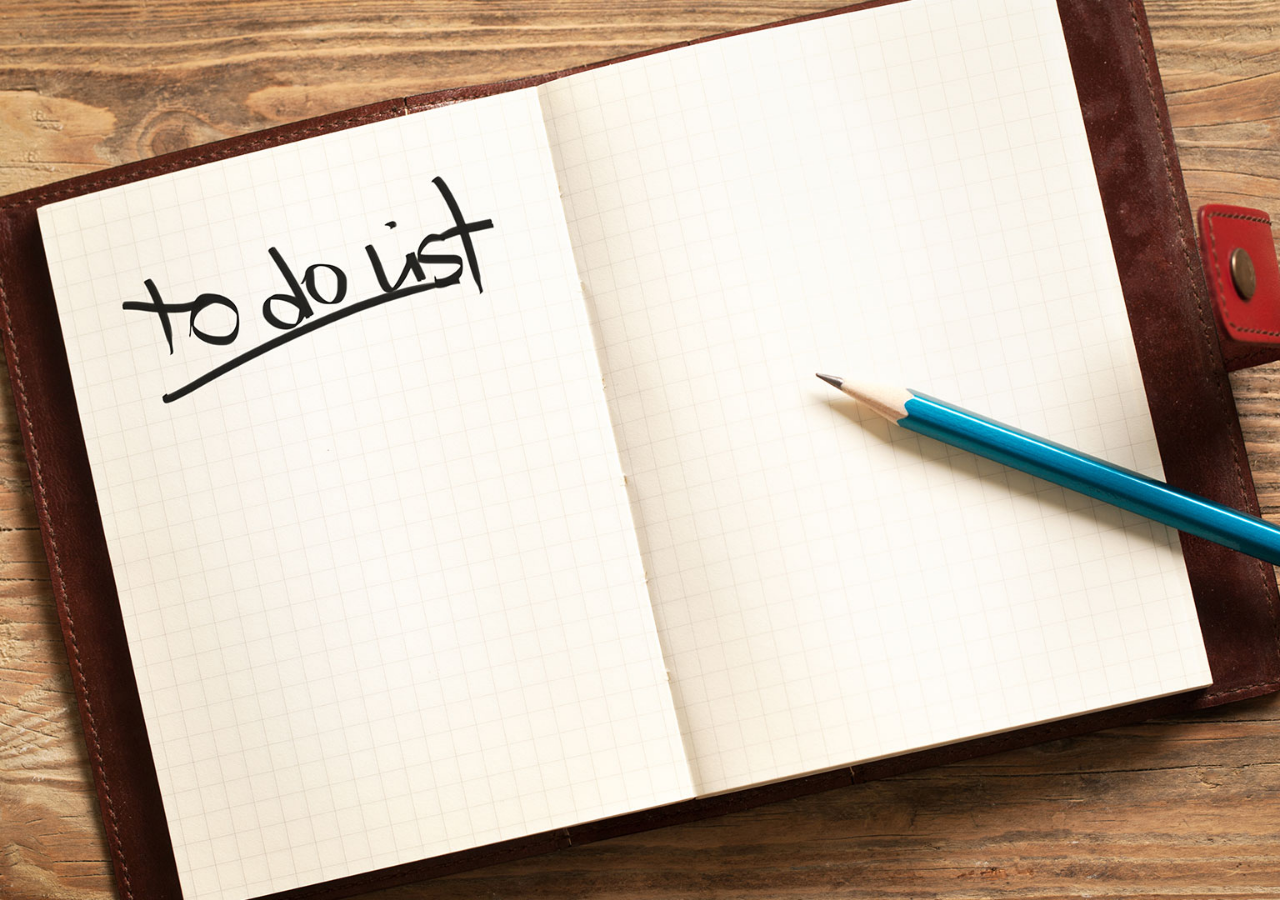
==== index.html @ 3191c483 "Updates" ====
<!doctype html><html lang="en"><head><meta charset="utf-8"/><link rel="icon" href="/myapp/favicon.ico"/><meta name="viewport" content="width=device-width,initial-scale=1"/><meta name="theme-color" content="#000000"/><meta name="description" content="Web site created using create-react-app"/><link href="https://fonts.googleapis.com/css2?family=Nunito:wght@400;700;900&display=swap" rel="stylesheet"><title>React App</title><link rel="stylesheet" href="index.css"></head><body><div id="root"></div><script>!function(e){function r(r){for(var n,p,a=r[0],l=r[1],f=r[2],c=0,s=[];c<a.length;c++)p=a[c],Object.prototype.hasOwnProperty.call(o,p)&&o[p]&&s.push(o[p][0]),o[p]=0;for(n in l)Object.prototype.hasOwnProperty.call(l,n)&&(e[n]=l[n]);for(i&&i(r);s.length;)s.shift()();return u.push.apply(u,f||[]),t()}function t(){for(var e,r=0;r<u.length;r++){for(var t=u[r],n=!0,a=1;a<t.length;a++){var l=t[a];0!==o[l]&&(n=!1)}n&&(u.splice(r--,1),e=p(p.s=t[0]))}return e}var n={},o={1:0},u=[];function p(r){if(n[r])return n[r].exports;var t=n[r]={i:r,l:!1,exports:{}};return e[r].call(t.exports,t,t.exports,p),t.l=!0,t.exports}p.m=e,p.c=n,p.d=function(e,r,t){p.o(e,r)||Object.defineProperty(e,r,{enumerable:!0,get:t})},p.r=function(e){"undefined"!=typeof Symbol&&Symbol.toStringTag&&Object.defineProperty(e,Symbol.toStringTag,{value:"Module"}),Object.defineProperty(e,"__esModule",{value:!0})},p.t=function(e,r){if(1&r&&(e=p(e)),8&r)return e;if(4&r&&"object"==typeof e&&e&&e.__esModule)return e;var t=Object.create(null);if(p.r(t),Object.defineProperty(t,"default",{enumerable:!0,value:e}),2&r&&"string"!=typeof e)for(var n in e)p.d(t,n,function(r){return e[r]}.bind(null,n));return t},p.n=function(e){var r=e&&e.__esModule?function(){return e.default}:function(){return e};return p.d(r,"a",r),r},p.o=function(e,r){return Object.prototype.hasOwnProperty.call(e,r)},p.p="/myapp/";var a=this["webpackJsonpmy-app"]=this["webpackJsonpmy-app"]||[],l=a.push.bind(a);a.push=r,a=a.slice();for(var f=0;f<a.length;f++)r(a[f]);var i=l;t()}([])</script><script src="/myapp/static/js/2.1245a473.chunk.js"></script><script src="/myapp/static/js/main.e00c90f5.chunk.js"></script></body></html>
---- index.css ----
*{
    padding:0;
    margin:0;
    font-family: 'Nunito', sans-serif;
    box-sizing: border-box;
}
body{
    background: url(todoImage.jpg) no-repeat center center fixed; 
    -webkit-background-size: cover;
    -moz-background-size: cover;
    -o-background-size: cover;
    background-size: cover;
}
button{
    cursor: pointer;

}
.todoItem{
    display: flex;
    justify-content: space-between;
    width:30vw;
    margin:10px auto;
    border-bottom:1px solid black;
    align-items: center;
}

.container{
    margin:0 auto;
    display: flex;
    flex-direction: column;
    align-items: center;
    max-width:1000px;
    background-color: wheat;
    height:100vh;
    border:30px solid blanchedalmond;
    border-radius: 10px;
    opacity: 0.9;
}

.todoAdd{
    margin-left:10px;
    padding:5px;
    font-size:1.35rem;
    width: 100px;
    border:none;
    letter-spacing: 2px;
    font-weight: 900;
}
.todoAdd:hover{
    background-color: white;
}
.todoDone{
    border: none;
    background-color: wheat;
    font-size:1.5rem;
}
input{
    font-size:1.2rem;
    width: 30vw;
    height: 40px;
    border:none;
    border-radius: 10px;
    background-color: white;
    margin-bottom:1em;
}
a{
    text-decoration: none;
    color:black;
}
a:hover{
    color: white;
}
header{
    display: flex;
    flex-direction: column;
    align-content: center;
    padding:50px;
    margin-bottom:1em;
    font-size:1.5rem;
}

.completedItem{
    display: flex;
    justify-content: space-between;
    width:30vw;
    margin:10px auto;
    align-items: center;
    border-bottom: 1px solid black;

}
h1{
    text-align: center;
}
.completedButton{
    padding:5px;
    font-size: 1rem;
    font-weight: 700;
    border-radius: 5px;
    border: none;
}
.completedButton:hover{
    background-color: white;
}

@media (max-width:1300px){
    input{
        width:50vw;
    }
    .completedItem{
        width: 50vw;
    }
    .todoItem{
        width:50vw;
    }
}

@media (max-width: 650px){
    h1{
        font-size: 1.5rem;
    }
    .completedItem{
        flex-direction: column;
        margin-bottom:20px;
    }
    header{
        font-size: 1rem;
    }
    .todoItem{
        flex-direction: column;
    }
}
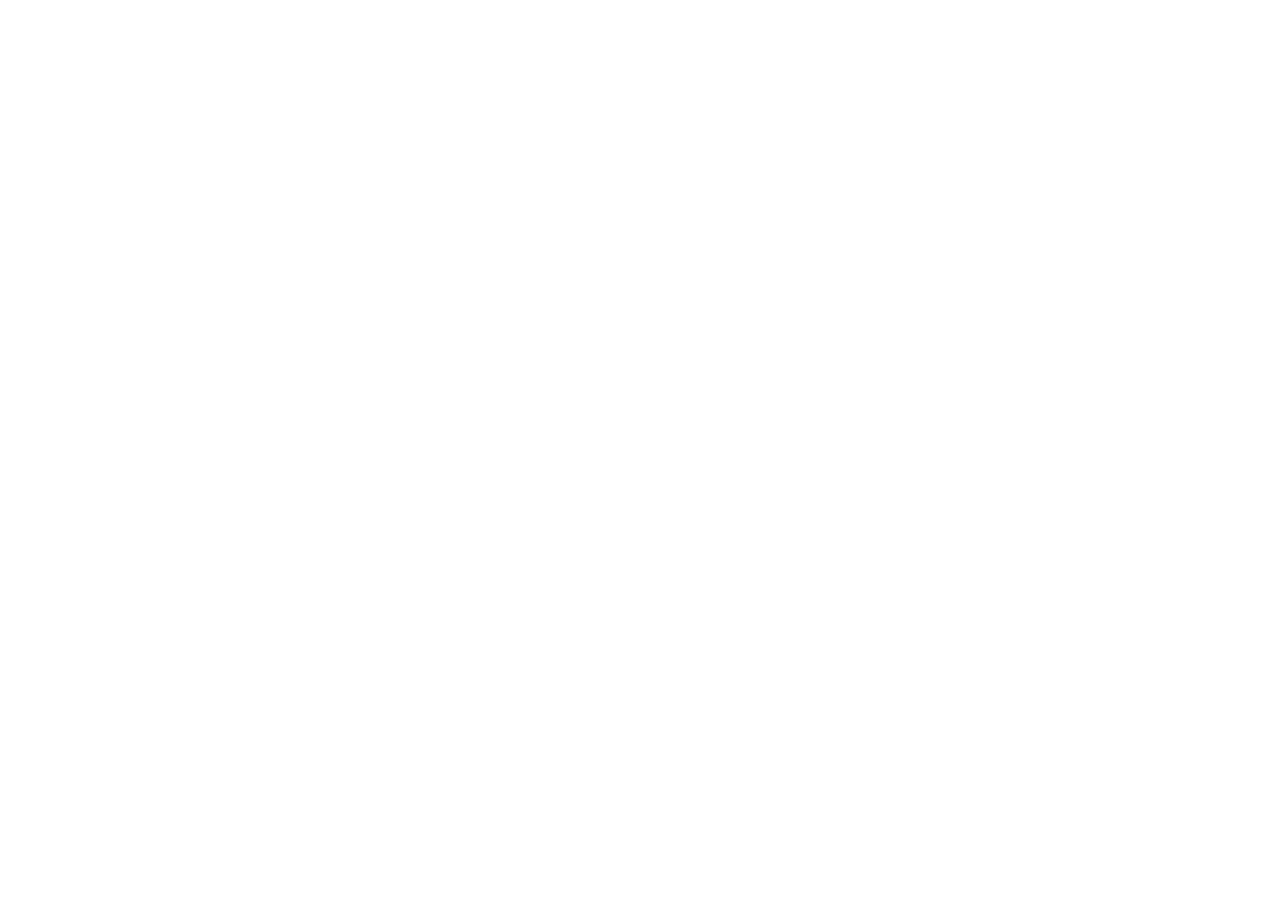
==== commit 9c42f333: "Updates" ====
--- a/index.html
+++ b/index.html
@@ -1 +1 @@
-<!doctype html><html lang="en"><head><meta charset="utf-8"/><link rel="icon" href="/myapp/favicon.ico"/><meta name="viewport" content="width=device-width,initial-scale=1"/><meta name="theme-color" content="#000000"/><meta name="description" content="Web site created using create-react-app"/><link href="https://fonts.googleapis.com/css2?family=Nunito:wght@400;700;900&display=swap" rel="stylesheet"><title>React App</title><link rel="stylesheet" href="index.css"></head><body><div id="root"></div><script>!function(e){function r(r){for(var n,p,a=r[0],l=r[1],f=r[2],c=0,s=[];c<a.length;c++)p=a[c],Object.prototype.hasOwnProperty.call(o,p)&&o[p]&&s.push(o[p][0]),o[p]=0;for(n in l)Object.prototype.hasOwnProperty.call(l,n)&&(e[n]=l[n]);for(i&&i(r);s.length;)s.shift()();return u.push.apply(u,f||[]),t()}function t(){for(var e,r=0;r<u.length;r++){for(var t=u[r],n=!0,a=1;a<t.length;a++){var l=t[a];0!==o[l]&&(n=!1)}n&&(u.splice(r--,1),e=p(p.s=t[0]))}return e}var n={},o={1:0},u=[];function p(r){if(n[r])return n[r].exports;var t=n[r]={i:r,l:!1,exports:{}};return e[r].call(t.exports,t,t.exports,p),t.l=!0,t.exports}p.m=e,p.c=n,p.d=function(e,r,t){p.o(e,r)||Object.defineProperty(e,r,{enumerable:!0,get:t})},p.r=function(e){"undefined"!=typeof Symbol&&Symbol.toStringTag&&Object.defineProperty(e,Symbol.toStringTag,{value:"Module"}),Object.defineProperty(e,"__esModule",{value:!0})},p.t=function(e,r){if(1&r&&(e=p(e)),8&r)return e;if(4&r&&"object"==typeof e&&e&&e.__esModule)return e;var t=Object.create(null);if(p.r(t),Object.defineProperty(t,"default",{enumerable:!0,value:e}),2&r&&"string"!=typeof e)for(var n in e)p.d(t,n,function(r){return e[r]}.bind(null,n));return t},p.n=function(e){var r=e&&e.__esModule?function(){return e.default}:function(){return e};return p.d(r,"a",r),r},p.o=function(e,r){return Object.prototype.hasOwnProperty.call(e,r)},p.p="/myapp/";var a=this["webpackJsonpmy-app"]=this["webpackJsonpmy-app"]||[],l=a.push.bind(a);a.push=r,a=a.slice();for(var f=0;f<a.length;f++)r(a[f]);var i=l;t()}([])</script><script src="/myapp/static/js/2.1245a473.chunk.js"></script><script src="/myapp/static/js/main.e00c90f5.chunk.js"></script></body></html>+<!doctype html><html lang="en"><head><meta charset="utf-8"/><link rel="icon" href="/myapp/favicon.ico"/><meta name="viewport" content="width=device-width,initial-scale=1"/><meta name="theme-color" content="#000000"/><meta name="description" content="Web site created using create-react-app"/><link href="https://fonts.googleapis.com/css2?family=Nunito:ital,wght@0,400;0,600;0,700;0,800;0,900;1,300;1,400;1,600;1,700;1,800;1,900&display=swap" rel="stylesheet"><title>React App</title><link rel="stylesheet" href="index.css"><link href="/myapp/static/css/main.478fd282.chunk.css" rel="stylesheet"></head><body><div id="root"></div><script>!function(e){function r(r){for(var n,p,a=r[0],l=r[1],f=r[2],c=0,s=[];c<a.length;c++)p=a[c],Object.prototype.hasOwnProperty.call(o,p)&&o[p]&&s.push(o[p][0]),o[p]=0;for(n in l)Object.prototype.hasOwnProperty.call(l,n)&&(e[n]=l[n]);for(i&&i(r);s.length;)s.shift()();return u.push.apply(u,f||[]),t()}function t(){for(var e,r=0;r<u.length;r++){for(var t=u[r],n=!0,a=1;a<t.length;a++){var l=t[a];0!==o[l]&&(n=!1)}n&&(u.splice(r--,1),e=p(p.s=t[0]))}return e}var n={},o={1:0},u=[];function p(r){if(n[r])return n[r].exports;var t=n[r]={i:r,l:!1,exports:{}};return e[r].call(t.exports,t,t.exports,p),t.l=!0,t.exports}p.m=e,p.c=n,p.d=function(e,r,t){p.o(e,r)||Object.defineProperty(e,r,{enumerable:!0,get:t})},p.r=function(e){"undefined"!=typeof Symbol&&Symbol.toStringTag&&Object.defineProperty(e,Symbol.toStringTag,{value:"Module"}),Object.defineProperty(e,"__esModule",{value:!0})},p.t=function(e,r){if(1&r&&(e=p(e)),8&r)return e;if(4&r&&"object"==typeof e&&e&&e.__esModule)return e;var t=Object.create(null);if(p.r(t),Object.defineProperty(t,"default",{enumerable:!0,value:e}),2&r&&"string"!=typeof e)for(var n in e)p.d(t,n,function(r){return e[r]}.bind(null,n));return t},p.n=function(e){var r=e&&e.__esModule?function(){return e.default}:function(){return e};return p.d(r,"a",r),r},p.o=function(e,r){return Object.prototype.hasOwnProperty.call(e,r)},p.p="/myapp/";var a=this["webpackJsonpmy-app"]=this["webpackJsonpmy-app"]||[],l=a.push.bind(a);a.push=r,a=a.slice();for(var f=0;f<a.length;f++)r(a[f]);var i=l;t()}([])</script><script src="/myapp/static/js/2.243fdb91.chunk.js"></script><script src="/myapp/static/js/main.bb95cea2.chunk.js"></script></body></html>